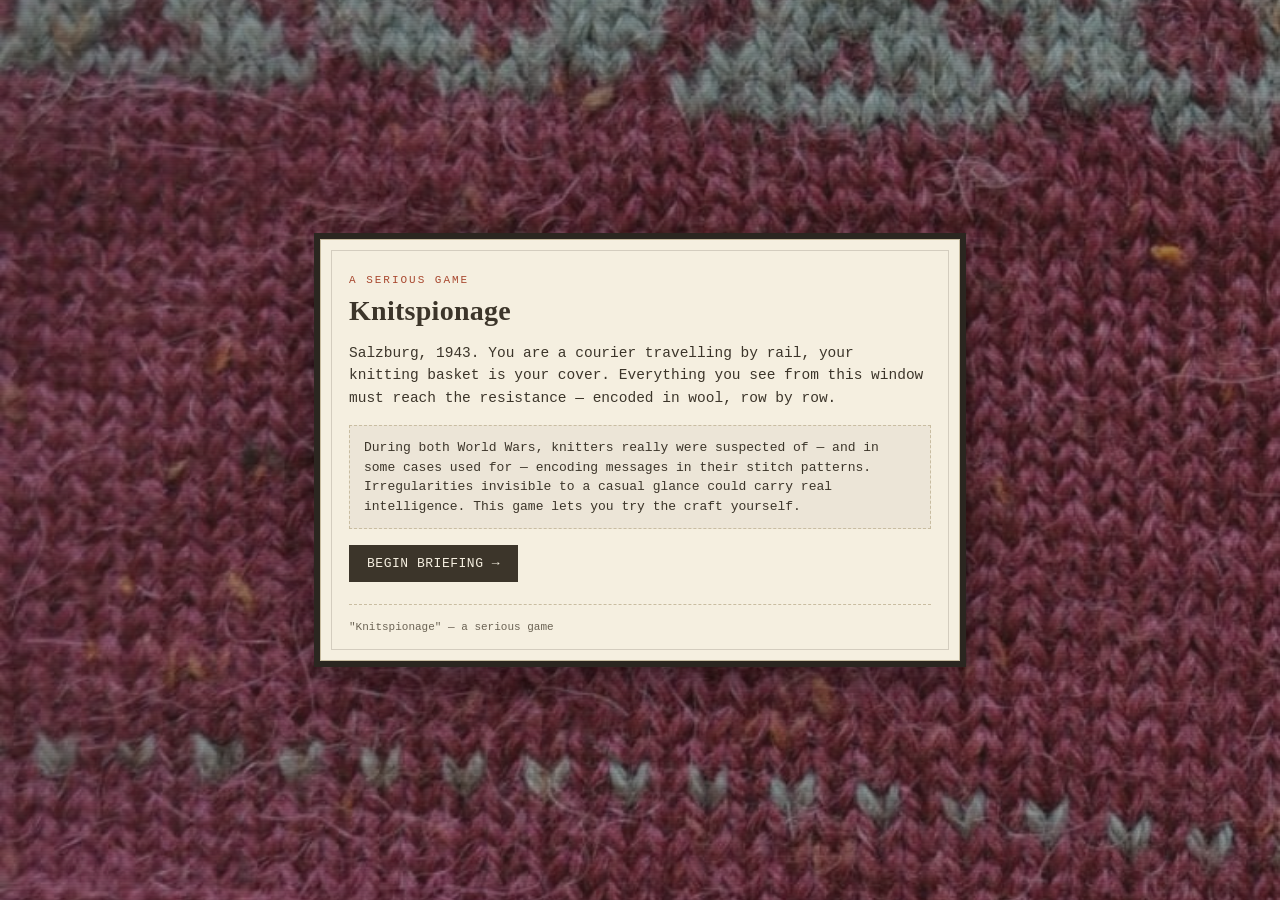
==== index.html @ c3eac0f8 "changed path" ====
<!DOCTYPE html>
<html lang="en">
<head>
<meta charset="UTF-8">
<meta name="viewport" content="width=device-width, initial-scale=1.0">
<title>Stitch & Code</title>

<link rel="stylesheet" href="style.css">

</head>
<body>

<div id="app">

  <!-- SCENE 0: TITLE -->
  <section class="scene active" id="scene-title">
    <p class="eyebrow">A Serious Game</p>
    <h1>Knitspionage</h1>
    <p>Salzburg, 1943. You are a courier travelling by rail, your knitting basket is your cover. Everything you see from this window must reach the resistance — encoded in wool, row by row.</p>
    <div class="history-box">
      During both World Wars, knitters really were suspected of — and in some cases used for — encoding messages in their stitch patterns. Irregularities invisible to a casual glance could carry real intelligence. This game lets you try the craft yourself.
    </div>
    <button onclick="goTo('decode')">Begin Briefing →</button>
  </section>

  <!-- SCENE 1: DECODE TUTORIAL -->
  <section class="scene" id="scene-decode">
    <p class="badge">Briefing</p>
    <h2>Read the Courier's Hat</h2>
    <p>Before you encode, you must learn to read the code. Headquarters has sent you a knitted hat with your exit instructions hidden in the work.
      The hat is made of a simple pattern of knit and purl stitches. </p>
    <p>Each stitch represents a dot (knit) or dash (purl) in morse code.</p>
    <p>Between each letter there are three knit stitches to signal the gap (/) between them. </p>
    <p>Your fingers glide over the piece, feeling for the different textures of knit and purl stitches. 
      Once you have decoded the message, you will know at what train you need to board.</p>

    <div class="stitch-grid" id="tutorial-stitches"></div>
    <p style="font-size:12px; opacity:0.65; margin-top:-6px;">↑ Click a stitch to reveal it</p>

    <div class="row">
      <button onclick="openHat()" id="look-inside-btn" disabled>Look inside the hat →</button>
    </div>
 </section>

  <section class="scene" id="scene-decode-2">
  <p class="badge">Briefing</p>
  <h2>Inside the Hat</h2>

  <div class="stitch-grid" id="tutorial-stitches-copy"></div>


  <p>Inside the hat you find a little folded up piece of paper — Headquarters has sent you a cheat sheet to help you decode the message. This will be helpful for encoding as well!</p>

  <button class="secondary" onclick="toggleTutorialCheatsheet()" id="cheatsheet-tutorial-btn">Show Cheat Sheet</button>
  <div class="cheatsheet" id="cheatsheet" style="display:none;"></div>

  <p><strong>Decoded message:</strong> <span id="tutorial-answer-display-2" style="letter-spacing:2px;"></span></p>

  <div class="row">
    <button onclick="showTutorialSolution()" id="tutorial-continue-btn">Understood — Continue →</button>
  </div>
</section>

  <!-- SCENE 2: MISSION INTRO -->
  <section class="scene" id="scene-mission">
    <p class="badge">Orders</p>
    <h2>Your Instructions</h2>
    <div class="npc-box">"Look for anything out of the ordinary. Encode your observations in your stitches as you ride. Keep your knitting neat — too many mistakes, and the wrong eyes may notice. Deliver the finished piece in <strong id="mission-platform-ref">your destination</strong>. Godspeed."</div>
    <p>Look out the window and observe your surroundings. Translate it to Morse, then knit it:</p> 
    <p><strong>knit = dot · purl = dash</strong>.</p>
    <div class="progress-dots" id="mission-progress"></div>
    <button onclick="startObservation()">Look out the window →</button>
  </section>

  <!-- SCENE 3: OBSERVE + ENCODE (repeats x3) -->
  <section class="scene" id="scene-encode">
    <p class="badge" id="encode-counter">Sighting 1 of 3</p>
    <h2>What do you see?</h2>

    <div class="window-frame">
      <div class="caption">CARRIAGE 4 · WINDOW SEAT</div>
      <div class="observation-text" id="observation-text"></div>
    </div>

    <button class="secondary" onclick="revealTargetWord()" id="reveal-word-btn">Secret Message</button>
    <p class="target-word" id="target-word" style="display:none;"></p>

    <p>Encode this word into your knitting.</p>
    <p>Use the cheat sheet if you need it.</p>

    <div class="row" style="margin-top:0;">
      <button class="secondary" onclick="toggleCheatsheet()" id="cheatsheet-toggle-btn">Show Cheat Sheet</button>
    </div>
    <div class="cheatsheet" id="cheatsheet-encode" style="display:none;"></div>

    <div class="stitch-grid" id="encode-grid"></div>
    <div class="morse-input-display" id="morse-progress"></div>

    <div class="row">
      <button onclick="addStitch('knit')">● Knit (dot)</button>
      <button onclick="addStitch('purl')">▬ Purl (dash)</button>
      <button class="secondary" onclick="addStitch('gap')">/ 3x Knit (Letter gap)</button>
      <button class="secondary" onclick="undoStitch()">Undo</button>
    </div>

    <div style="margin-top:18px;">
      <div class="meter-label"><span>Suspicion</span><span id="suspicion-pct">0%</span></div>
      <div class="meter-track"><div class="meter-fill" id="meter-fill"></div></div>
    </div>

    <div class="row">
      <button onclick="submitRow()" id="submit-btn" disabled>Finish this row →</button>
    </div>
  </section>

  <!-- SCENE 4: NPC INTERRUPTION (conditional) -->
  <section class="scene" id="scene-npc">
    <p class="badge">! Interruption</p>
    <h2>A Fellow Passenger Leans In</h2>
    <div class="npc-box" id="npc-line">"Lovely stitch work — though I don't believe I've seen that pattern. May I see?"</div>
    <p>How do you respond?</p>
    <div class="row">
      <button onclick="npcChoice('show')">Show her the work, calmly</button>
      <button onclick="npcChoice('distract')">Distract her — comment on the weather</button>
      <button onclick="npcChoice('hide')">Quickly tuck it away</button>
    </div>
  </section>

  <!-- SCENE 4c: TICKET CONTROLLER INTERRUPTION (second, different interruption) -->
  <section class="scene" id="scene-controller">
    <p class="badge">! Interruption</p>
    <h2>The Ticket Controller Arrives</h2>
    <div class="npc-box">"Tickets, please." He checks yours, then lingers, glancing down at the needles in your lap. "Long journey to occupy yourself with. May I see what you're making?"</div>
    <p>How do you respond?</p>
    <div class="row">
      <button onclick="controllerChoice('show')">Hand it over, calmly</button>
      <button onclick="controllerChoice('chat')">Make pleasant conversation, keep knitting</button>
      <button onclick="controllerChoice('hide')">Quickly tuck it away</button>
    </div>
  </section>

  <!-- SCENE 4b: NPC RESULT -->
  <section class="scene" id="scene-npc-result">
    <p class="badge" id="npc-result-badge">Outcome</p>
    <h2 id="npc-result-title"></h2>
    <div class="npc-box" id="npc-result-text"></div>
    <button onclick="proceedAfterRow()">Continue →</button>
  </section>

  <!-- SCENE 5: WIN -->
  <section class="scene" id="scene-win">
    <p class="badge">Mission Complete</p>
    <div class="end-title">Delivered Safely</div>
    <p>You arrive in <strong id="win-platform-ref">your destination</strong> to hand over the scarf. Five sightings, now hidden in wool, are on their way to those who need them.</p>
    <div class="history-box">
      <strong>The real history:</strong> Knitters in WWI and WWII Belgium reportedly tracked train movements from windows overlooking railway lines, recording troop counts and timings in patterns for the resistance. 
    </div>
    <p>Final suspicion level: <strong id="final-suspicion">—</strong></p>
    <div class="row">
      <button onclick="restart()">Ride Again →</button>
      <button class="secondary" onclick="goTo('resources')">Sources &amp; More →</button>
    </div>
  </section>

  <!-- SCENE 6: CAUGHT -->
  <section class="scene" id="scene-caught">
    <p class="badge">Mission Failed</p>
    <div class="end-title">Your Cover Is Blown</div>
    <p>The conductor's eyes linger too long on your needles. At the next stop, two officers are waiting on the platform. Your basket is searched.</p>
    <div class="history-box">
      Real couriers relied on absolute consistency — an irregular stitch in an otherwise plain pattern was exactly the kind of detail a trained eye could catch. Precision was the whole craft.
    </div>
    <div class="row">
      <button onclick="restart()">Try Again →</button>
      <button class="secondary" onclick="goTo('resources')">Sources &amp; More →</button>
    </div>
  </section>

  <!-- SCENE 7: RESOURCES (unlocked after completing the game) -->
  <section class="scene" id="scene-resources">
    <p class="badge">Appendix</p>
    <h2>Sources &amp; Further Reading</h2>
    <p>"Knitspionage" draws on real historical research into knitting, espionage, and coded communication. Some more information about knitting and code:</p>
    <div class="history-box">
      <strong><a href="https://www.atlasobscura.com/articles/knitting-spies-wwi-wwii">On Knitspionage</a> </strong><br>
      <br><br>
      <strong><a href="http://opentranscripts.org/transcript/knit-popular-history-media/">"How to Knit a Popular History of Media" by Kirsten Hering</a></strong><br>
      <br><br>
      <strong><a href="http://opentranscripts.org/transcript/knit-one-compute-one/">"Knit one Compute one" by Kris Howard</a></strong><br>
      <br><br>
      
    </div>

    <h2>Try It Yourself</h2>
    <p>Want to encode your own message in a real knitting pattern? A freestyle pattern encoder is in the works — turn any word into a chart you can knit by hand.</p>
    <div class="row">
      <button disabled>Open Pattern Encoder — Coming Soon</button>
    </div>

    <div class="row" style="margin-top:28px;">
      <button class="secondary" onclick="restart()">← Back to Title</button>
    </div>
  </section>

  <div class="footer-note">"Knitspionage" — a serious game</div>
</div>

<script src="script.js"></script>

</body>
</html>
---- style.css ----
:root {
    --wool-cream: #ece4d3;
    --wool-dark: #2b2620;
    --thread-rust: #a8482f;
    --thread-rust-dim: #8a3c28;
    --ink: #3c352a;
    --paper: #f5efe0;
    --line: #c9bda1;
    --suspicion-low: #6b7a4f;
    --suspicion-high: #a8482f;
  }

  * { box-sizing: border-box; }

html::after {
  content: '';
  position: fixed;
  inset: 0;
  background: rgba(43, 38, 32, 0.45);
  z-index: 0;
}

#app {
  position: relative;
  z-index: 1;
}

html {
  background: var(--wool-dark);
  background-image: url('strick_rot1.jpeg');
  background-size: cover;
  background-position: center;
  background-attachment: fixed;
}

body {
  margin: 0;
  height: 100%;
  background-image: repeating-linear-gradient(0deg, rgba(0,0,0,0.04) 0px, rgba(0,0,0,0.04) 1px, transparent 1px, transparent 3px);
  display: flex;
  align-items: center;
  justify-content: center;
  min-height: 100vh;
  padding: 24px;
  color: var(--ink);
  font-family: 'Courier New', Courier, monospace;
}

  #app {
    width: 100%;
    max-width: 640px;
    background: var(--paper);
    border: 1px solid var(--line);
    box-shadow: 0 0 0 6px var(--wool-dark), 0 20px 50px rgba(0,0,0,0.5);
    padding: 32px 28px 24px;
    position: relative;
  }

  #app::before {
    content: "";
    position: absolute;
    top: 10px; left: 10px; right: 10px; bottom: 10px;
    border: 1px solid rgba(60,53,42,0.18);
    pointer-events: none;
  }

  .eyebrow {
    font-size: 11px;
    letter-spacing: 0.18em;
    text-transform: uppercase;
    color: var(--thread-rust);
    margin: 0 0 6px;
  }

  h1 {
    font-family: Georgia, 'Times New Roman', serif;
    font-size: 28px;
    margin: 0 0 4px;
    letter-spacing: 0.01em;
  }

  h2 {
    font-family: Georgia, serif;
    font-size: 18px;
    margin: 0 0 12px;
    border-bottom: 1px dashed var(--line);
    padding-bottom: 8px;
  }

  p { line-height: 1.55; font-size: 14.5px; }

  .scene { display: none; }
  .scene.active { display: block; animation: fade 0.35s ease; }

  @keyframes fade {
    from { opacity: 0; transform: translateY(4px); }
    to { opacity: 1; transform: translateY(0); }
  }

  button {
    font-family: inherit;
    font-size: 13px;
    letter-spacing: 0.04em;
    text-transform: uppercase;
    background: var(--ink);
    color: var(--paper);
    border: none;
    padding: 11px 18px;
    cursor: pointer;
    transition: background 0.15s ease, transform 0.1s ease;
  }

  button:hover { background: var(--thread-rust); }
  button:active { transform: translateY(1px); }
  button:disabled { opacity: 0.35; cursor: not-allowed; }
  button:disabled:hover { background: var(--ink); }

  button.secondary {
    background: transparent;
    color: var(--ink);
    border: 1px solid var(--ink);
  }
  button.secondary:hover { background: var(--ink); color: var(--paper); border-color: var(--ink); }

  .row { display: flex; gap: 10px; flex-wrap: wrap; margin-top: 18px; }

  /* --- Cheat sheet --- */
  .cheatsheet {
    background: rgba(60,53,42,0.05);
    border: 1px dashed var(--line);
    padding: 10px 12px;
    margin: 16px 0;
    font-size: 11px;
    display: grid;
    grid-template-columns: repeat(auto-fill, minmax(40px, 1fr));
    gap: 7px 6px;
  }
  .cheatsheet .glyph { text-align: center; }
  .cheatsheet .glyph b { display: block; font-size: 13px; }
  .cheatsheet .glyph span { color: var(--thread-rust); letter-spacing: 0.1em; font-weight: bold; }
  .cheatsheet .key-row {
    grid-column: 1 / -1;
    display: flex;
    justify-content: center;
    gap: 24px;
    padding-top: 8px;
    margin-top: 4px;
    border-top: 1px dashed var(--line);
    font-size: 12px;
    font-weight: bold;
  }
  .cheatsheet .key-row span { color: var(--thread-rust); }

  .stitch-key {
    display: flex;
    gap: 18px;
    font-size: 12px;
    margin: 10px 0 4px;
    color: var(--ink);
  }
  .stitch-key span b { color: var(--thread-rust); }

  /* --- Stitch grid (decode tutorial + encode phase) --- */
  .stitch-grid {
    display: flex;
    flex-wrap: wrap;
    gap: 4px;
    margin: 14px 0;
    padding: 12px;
    background: var(--wool-cream);
    border: 1px solid var(--line);
    min-height: 46px;
    align-items: center;
  }

  .stitch {
    width: 28px;
    height: 28px;
    display: flex;
    align-items: center;
    justify-content: center;
    font-size: 14px;
    font-weight: bold;
    background: var(--paper);
    border: 1px solid var(--ink);
    color: var(--ink);
    flex-shrink: 0;
  }
  .stitch.knit { background: var(--paper); }
  .stitch.purl { background: var(--ink); color: var(--paper); }
  .stitch.gap { border: none; background: transparent; width: 10px; }
  .stitch.gap-revealed { border: 1px dashed var(--line); background: transparent; color: var(--thread-rust); font-style: italic; }
  .stitch.clickable { cursor: pointer; transition: transform 0.1s ease, background 0.15s ease; }
  .stitch.clickable:hover { background: #ddd2b8; transform: scale(1.08); }

  /* --- Window / observation --- */
  .window-frame {
    border: 8px solid var(--ink);
    border-radius: 50% 50% 4px 4px / 60% 60% 4px 4px;
    height: 160px;
    background: linear-gradient(180deg, #5c7088 0%, #93a4b8 55%, #c7b98f 100%);
    position: relative;
    overflow: hidden;
    margin: 16px 0;
  }
  .window-frame .silhouette {
    position: absolute;
    bottom: 0;
    font-size: 64px;
    line-height: 1;
    filter: brightness(0.3) sepia(0.4);
  }
  .window-frame .caption {
    position: absolute;
    bottom: 6px;
    right: 10px;
    font-size: 10px;
    color: rgba(0,0,0,0.5);
    letter-spacing: 0.1em;
  }

  .observation-text {
  position: absolute;
  top: 50%;
  left: 50%;
  transform: translate(-50%, -50%);
  width: 85%;
  font-family: Georgia, serif;
  font-style: italic;
  font-size: 16px;
  color: #1a1410;
  text-align: center;
  line-height: 1.5;
  text-shadow: 0 1px 3px rgba(255,255,255,0.4);
}

  /* --- Suspicion meter --- */
  .meter-label {
    display: flex;
    justify-content: space-between;
    font-size: 11px;
    letter-spacing: 0.08em;
    text-transform: uppercase;
    margin-bottom: 4px;
  }
  .meter-track {
    height: 10px;
    background: rgba(60,53,42,0.12);
    border: 1px solid var(--line);
    overflow: hidden;
  }
  .meter-fill {
    height: 100%;
    width: 0%;
    background: var(--suspicion-low);
    transition: width 0.4s ease, background 0.4s ease;
  }

  .morse-input-display {
    font-size: 22px;
    letter-spacing: 6px;
    min-height: 32px;
    margin: 10px 0;
    color: var(--thread-rust);
    font-weight: bold;
  }

  .target-word {
    font-size: 18px;
    text-transform: uppercase;
    letter-spacing: 0.12em;
    color: var(--thread-rust);
    font-weight: bold;
    margin: 0 0 4px;
  }
  .target-word .label {
    color: var(--ink);
    opacity: 0.6;
    font-weight: normal;
    letter-spacing: 0.06em;
    margin-right: 6px;
  }

  .target-morse {
    font-size: 13px;
    color: var(--ink);
    opacity: 0.55;
    letter-spacing: 4px;
  }

  .footer-note {
    margin-top: 22px;
    padding-top: 14px;
    border-top: 1px dashed var(--line);
    font-size: 11px;
    color: #6b6354;
    line-height: 1.5;
  }

  .badge {
    display: inline-block;
    font-size: 10px;
    letter-spacing: 0.1em;
    text-transform: uppercase;
    padding: 2px 8px;
    border: 1px solid var(--ink);
    margin-bottom: 10px;
  }

  .progress-dots { display: flex; gap: 6px; margin: 4px 0 16px; }
  .progress-dots .dot {
    width: 9px; height: 9px; border-radius: 50%;
    border: 1px solid var(--ink);
    background: transparent;
  }
  .progress-dots .dot.filled { background: var(--thread-rust); border-color: var(--thread-rust); }

  .npc-box {
    background: var(--ink);
    color: var(--paper);
    padding: 14px 16px;
    margin: 14px 0;
    font-style: italic;
    font-family: Georgia, serif;
    font-size: 14px;
  }

  .end-title {
    font-family: Georgia, serif;
    font-size: 26px;
    margin-bottom: 6px;
  }

  .history-box {
    background: rgba(60,53,42,0.05);
    border: 1px dashed var(--line);
    padding: 12px 14px;
    font-size: 13px;
    margin: 16px 0;
    line-height: 1.5;
  }

  .shake { animation: shake 0.3s ease; }
  @keyframes shake {
    0%, 100% { transform: translateX(0); }
    25% { transform: translateX(-4px); }
    75% { transform: translateX(4px); }
  }
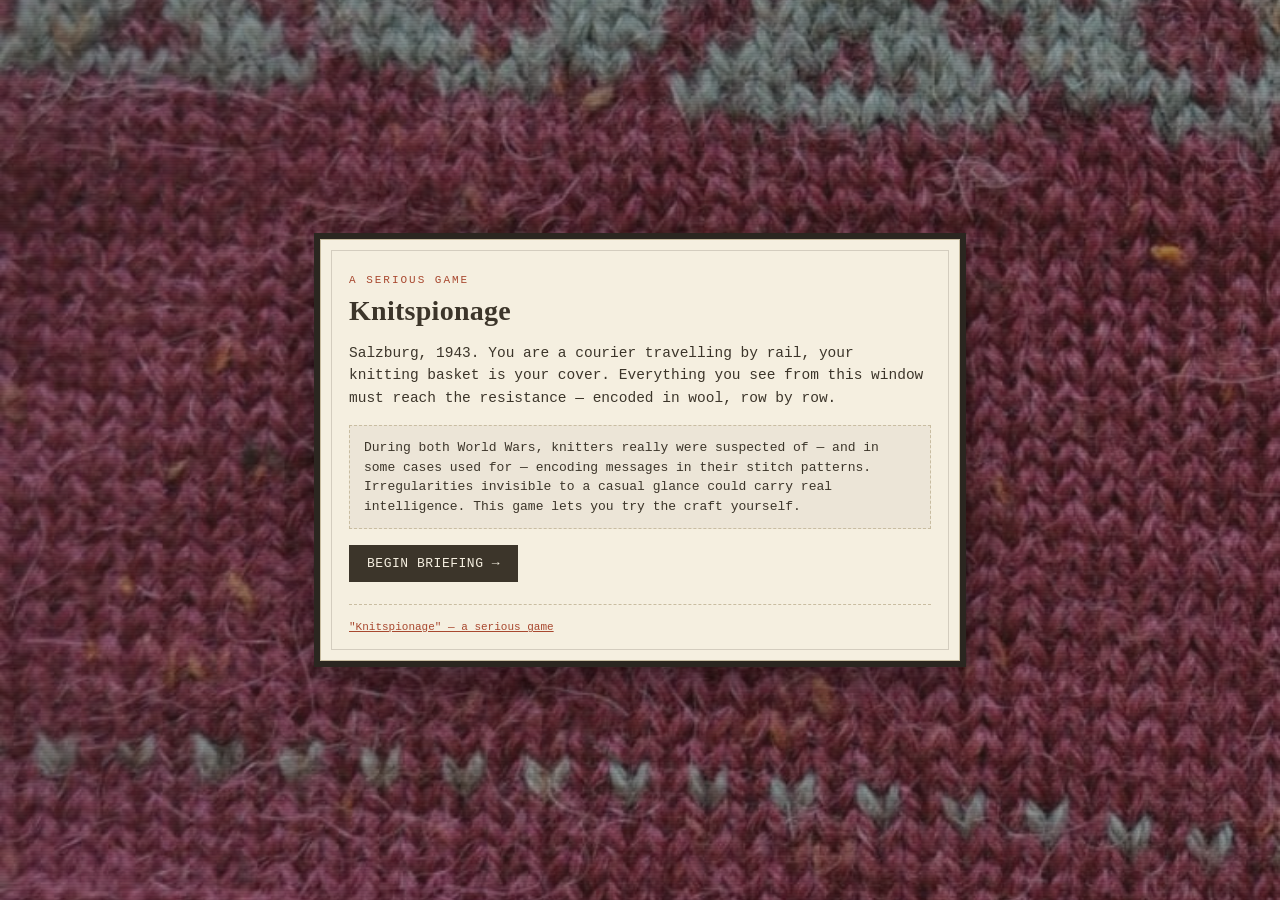
==== commit 027c92b6: "added link to resources" ====
--- a/index.html
+++ b/index.html
@@ -202,7 +202,7 @@
     </div>
   </section>
 
-  <div class="footer-note">"Knitspionage" — a serious game</div>
+  <div class="footer-note"><span class="footer-link" onclick="goTo('resources')">"Knitspionage" — a serious game</span></div>
 </div>
 
 <script src="script.js"></script>
--- a/style.css
+++ b/style.css
@@ -20,10 +20,6 @@
   z-index: 0;
 }
 
-#app {
-  position: relative;
-  z-index: 1;
-}
 
 html {
   background: var(--wool-dark);
@@ -36,6 +32,8 @@
 body {
   margin: 0;
   height: 100%;
+  position: relative;
+  z-index: 1;
   background-image: repeating-linear-gradient(0deg, rgba(0,0,0,0.04) 0px, rgba(0,0,0,0.04) 1px, transparent 1px, transparent 3px);
   display: flex;
   align-items: center;
@@ -54,6 +52,7 @@
     box-shadow: 0 0 0 6px var(--wool-dark), 0 20px 50px rgba(0,0,0,0.5);
     padding: 32px 28px 24px;
     position: relative;
+    z-index: 1;
   }
 
   #app::before {
@@ -297,6 +296,16 @@
     line-height: 1.5;
   }
 
+  .footer-link {
+  cursor: pointer;
+  text-decoration: underline;
+  color: var(--thread-rust);
+}
+
+.footer-link:hover {
+  opacity: 0.7;
+}
+
   .badge {
     display: inline-block;
     font-size: 10px;
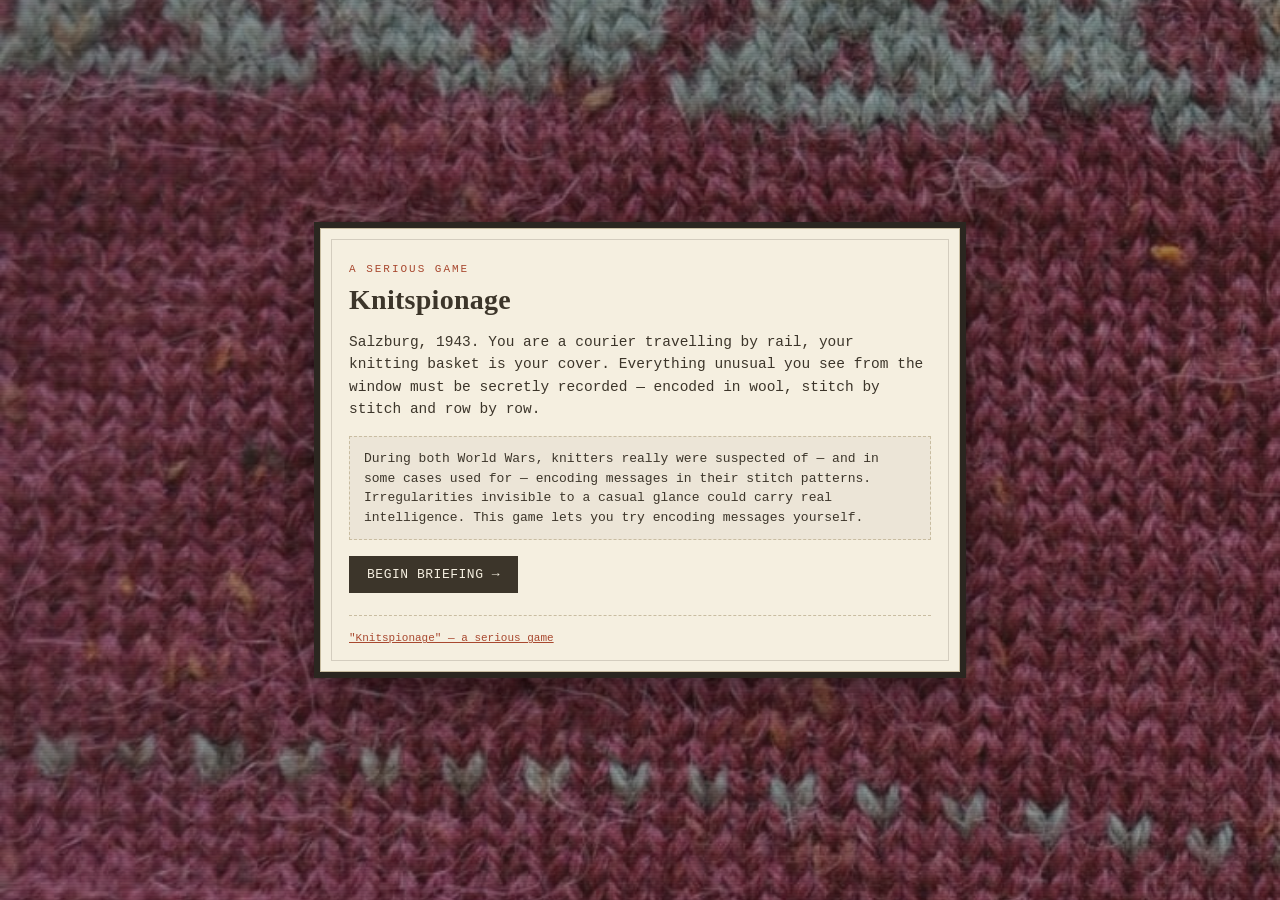
==== commit 99eb9284: "text change" ====
--- a/index.html
+++ b/index.html
@@ -16,9 +16,9 @@
   <section class="scene active" id="scene-title">
     <p class="eyebrow">A Serious Game</p>
     <h1>Knitspionage</h1>
-    <p>Salzburg, 1943. You are a courier travelling by rail, your knitting basket is your cover. Everything you see from this window must reach the resistance — encoded in wool, row by row.</p>
-    <div class="history-box">
-      During both World Wars, knitters really were suspected of — and in some cases used for — encoding messages in their stitch patterns. Irregularities invisible to a casual glance could carry real intelligence. This game lets you try the craft yourself.
+    <p>Salzburg, 1943. You are a courier travelling by rail, your knitting basket is your cover. Everything unusual you see from the window must be secretly recorded — encoded in wool, stitch by stitch and row by row.</p>
+    <div class="history-box">
+      During both World Wars, knitters really were suspected of — and in some cases used for — encoding messages in their stitch patterns. Irregularities invisible to a casual glance could carry real intelligence. This game lets you try encoding messages yourself.
     </div>
     <button onclick="goTo('decode')">Begin Briefing →</button>
   </section>
@@ -54,7 +54,8 @@
   <button class="secondary" onclick="toggleTutorialCheatsheet()" id="cheatsheet-tutorial-btn">Show Cheat Sheet</button>
   <div class="cheatsheet" id="cheatsheet" style="display:none;"></div>
 
-  <p><strong>Decoded message:</strong> <span id="tutorial-answer-display-2" style="letter-spacing:2px;"></span></p>
+   <p><strong>Decoded message:</strong></p>
+  <div id="letter-boxes"></div>
 
   <div class="row">
     <button onclick="showTutorialSolution()" id="tutorial-continue-btn">Understood — Continue →</button>
@@ -66,8 +67,10 @@
     <p class="badge">Orders</p>
     <h2>Your Instructions</h2>
     <div class="npc-box">"Look for anything out of the ordinary. Encode your observations in your stitches as you ride. Keep your knitting neat — too many mistakes, and the wrong eyes may notice. Deliver the finished piece in <strong id="mission-platform-ref">your destination</strong>. Godspeed."</div>
-    <p>Look out the window and observe your surroundings. Translate it to Morse, then knit it:</p> 
-    <p><strong>knit = dot · purl = dash</strong>.</p>
+    <p>You take out your knitting needles and keep working on a little plain scarf that you already started to make on the platform. You occasionally glance out of the window. When you see something unusual you translate it to morse, then knit it into your scarf:</p> 
+    <p><strong>knit = dot</strong>.</p>
+    <p><strong>purl = dash</strong>.</p>
+    <p><strong>3x knit = letter gap</strong>.</p>
     <div class="progress-dots" id="mission-progress"></div>
     <button onclick="startObservation()">Look out the window →</button>
   </section>
@@ -77,16 +80,19 @@
     <p class="badge" id="encode-counter">Sighting 1 of 3</p>
     <h2>What do you see?</h2>
 
-    <div class="window-frame">
+    
+    <p class="window-hint" id="window-hint">Look out the window — then click to focus on what matters.</p>
+
+    <div class="window-frame" id="window-clickable" onclick="revealTargetWord()">
       <div class="caption">CARRIAGE 4 · WINDOW SEAT</div>
       <div class="observation-text" id="observation-text"></div>
-    </div>
-
-    <button class="secondary" onclick="revealTargetWord()" id="reveal-word-btn">Secret Message</button>
+      <div class="window-focus-icon" id="window-focus-icon">🔍</div>
+    </div>
+
     <p class="target-word" id="target-word" style="display:none;"></p>
 
-    <p>Encode this word into your knitting.</p>
-    <p>Use the cheat sheet if you need it.</p>
+    
+    <p>You have slipped the cheat sheet into your sleeve to easily access it if needed.</p>
 
     <div class="row" style="margin-top:0;">
       <button class="secondary" onclick="toggleCheatsheet()" id="cheatsheet-toggle-btn">Show Cheat Sheet</button>
@@ -108,10 +114,16 @@
       <div class="meter-track"><div class="meter-fill" id="meter-fill"></div></div>
     </div>
 
+    <div id="swatch-reveal" style="display:none;">
+      <img id="swatch-image" src="" alt="Knitted swatch" />
+      <button onclick="proceedAfterRow()">Keep Knitting →</button>
+    </div>
+
     <div class="row">
       <button onclick="submitRow()" id="submit-btn" disabled>Finish this row →</button>
     </div>
-  </section>
+
+     </section>
 
   <!-- SCENE 4: NPC INTERRUPTION (conditional) -->
   <section class="scene" id="scene-npc">
--- a/style.css
+++ b/style.css
@@ -63,6 +63,83 @@
     pointer-events: none;
   }
 
+  .window-hint {
+    font-size: 12px;
+    opacity: 0.65;
+    margin-bottom: 4px;
+    font-style: italic;
+  }
+
+  .hidden-answer {
+  cursor: pointer;
+  letter-spacing: 4px;
+  border-bottom: 1px dashed var(--thread-rust);
+  color: var(--thread-rust);
+  transition: opacity 0.2s ease;
+}
+
+.hidden-answer:hover {
+  opacity: 0.7;
+}
+
+
+#letter-boxes {
+  display: flex;
+  gap: 12px;
+  margin: 12px 0 16px;
+}
+
+.letter-box {
+  width: 36px;
+  height: 44px;
+  display: flex;
+  align-items: center;
+  justify-content: center;
+  font-size: 22px;
+  font-family: Georgia, serif;
+  font-weight: bold;
+  border-bottom: 2px solid var(--ink);
+  cursor: pointer;
+  transition: color 0.2s ease, border-color 0.2s ease;
+}
+
+.hidden-letter {
+  color: transparent;
+  border-bottom-color: var(--thread-rust);
+  cursor: pointer;
+}
+
+.hidden-letter:hover {
+  border-bottom-color: var(--ink);
+}
+
+.revealed-letter {
+  color: var(--thread-rust);
+  cursor: default;
+  border-bottom-color: var(--line);
+}
+
+
+  .window-frame {
+    cursor: pointer;
+  }
+
+  .window-focus-icon {
+    position: absolute;
+    bottom: 10px;
+    left: 50%;
+    transform: translateX(-50%);
+    font-size: 22px;
+    opacity: 0.75;
+    transition: opacity 0.2s ease, transform 0.2s ease;
+  }
+
+  .window-frame:hover .window-focus-icon {
+    opacity: 1;
+    transform: translateX(-50%) scale(1.2);
+  }
+
+
   .eyebrow {
     font-size: 11px;
     letter-spacing: 0.18em;
@@ -233,6 +310,19 @@
   text-shadow: 0 1px 3px rgba(255,255,255,0.4);
 }
 
+#swatch-reveal {
+  margin-top: 18px;
+  animation: fade 0.4s ease;
+}
+
+#swatch-image {
+  width: 100%;
+  border: 2px solid var(--line);
+  display: block;
+  margin-bottom: 12px;
+}
+
+
   /* --- Suspicion meter --- */
   .meter-label {
     display: flex;
